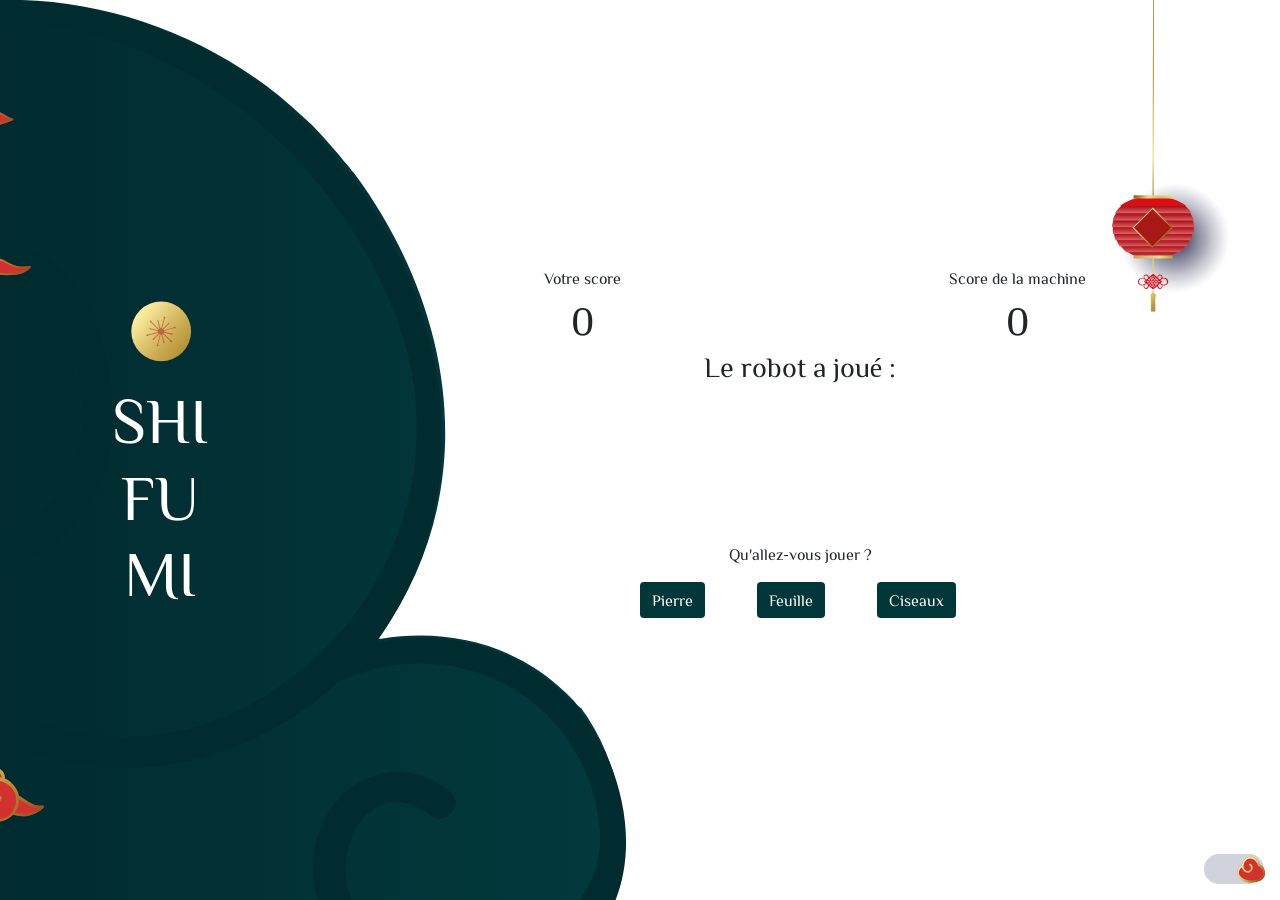
==== index.html @ 87d79b35 "rename html file" ====
<!DOCTYPE html>
<html lang="fr">
<head>
	<meta charset="UTF-8">
	<meta name="viewport" content="width=device-width, initial-scale=1.0">

	<link href="https://cdn.jsdelivr.net/npm/bootstrap@5.0.2/dist/css/bootstrap.min.css" rel="stylesheet" integrity="sha384-EVSTQN3/azprG1Anm3QDgpJLIm9Nao0Yz1ztcQTwFspd3yD65VohhpuuCOmLASjC" crossorigin="anonymous">
	<link rel="stylesheet" href="assets/css/shifumi.css">
	<title>Shifumi</title>
</head>

<body class="m-0 position-relative">

<!-- MAIN -->
<main class='row m-0 flex-center'>

	<!-- INTRO CONTAINER -->
	<div class="col-12 col-lg-5 col-xl-3 m-0 p-0">
		<!-- CHINESE LAMPS -->
		<img src="assets/img/lamp.svg" alt="Lanterne asiatique rouges et dorées" class="lampContainer">

		<!-- GREEN BACKDROUND -->
		<div id="cloudBackground" class=""></div>

		<!-- TITLE -->
		<div id="titleContainer" class="flex-center flex-column">
			<!-- sun image -->
			<img id="sunSvg" src="assets/img/sun.svg" alt="Illustration soleil doré et nuages asiatiques rouges">
			<!-- shifumi title -->
			<h1 class="d-inline-flex flex-column align-items-center"><span>SHI</span><span>FU</span><span>MI</span></h1>
		</div>
	</div>

	<!-- GAME CONTAINER -->
	<div class="col-12 col-lg-7 col-xl-9 position-relative">

		<!-- ITEMS, SCORES & RESULT CONTAINERS -->
		<div id="shifumi" class="flex-center flex-column position-relative">
			<!-- SCORES -->
			<div id="scoreContainers" class="d-grid">
				<!-- user score -->
				<div id="userScore" class="flex-center flex-column">
					<span class="text-center flex-center bg-whiteTrans rounded px-1">Votre score</span>
					<span id="userSpanVictories" class="fs-1 flex-center">0</span>
				</div>

				<!-- robot score -->
				<div id="robotScore" class="d-flex flex-column">
					<span class="text-center bg-whiteTrans rounded px-1">Score de la machine</span>
					<span id="robotSpanVictories" class="fs-1 flex-center">0</span>
				</div>
			</div>

			<!-- robot 'choice' -->
			<div class="m-0 flex-center flex-column">
				<h3 class=" bg-whiteTrans rounded px-1">Le robot a joué :</h3>
				<div id="robotChoiceImg" class="flex-center"></div>
			</div>

			<!-- wi or lose -->
			<h4 class="m-0"></h4>

			<!-- BUTTONS TO CHOOSE -->
			<ul class="flex-center flex-wrap shifumiItems p-0">
				<li class="w-100 text-center mt-5 mb-3 mt-md-5  bg-whiteTrans rounded px-1">Qu'allez-vous jouer ?</li>
				<li class="">
					<label for="0" class="">Pierre</label>
					<input id="0" type="radio" name="shifumi" class="invisible choice">
				</li>
				<li class="mx-4 mx-md-5">
					<label for="1" class="">Feuille</label>
					<input id="1" type="radio" name="shifumi" class="invisible choice">
				</li>
				<li class="">
					<label for="2" class="">Ciseaux</label>
					<input id="2" type="radio" name="shifumi" class="invisible choice">
				</li>
			</ul>
		</div>
	</div>

	<!-- MOVING CLOUDS -->
	<section id="cloudsContainer" class="flex-column justify-content-between justify-content-md-evenly position-absolute">
		<div><img src="assets/img/cloudSmallest.svg" alt="Nuages asiatiques rouges et dorés"></div>
		<div><img src="assets/img/cloudBiggest.svg" alt="Nuages asiatiques rouges et dorés"></div>
		<div><img src="assets/img/cloudBigger.svg" alt="Nuages asiatiques rouges et dorés"></div>
		<div><img src="assets/img/cloudMedium.svg" alt="Nuages asiatiques rouges et dorés"></div>
	</section>

	<span id="slidingContainer" class="d-flex justify-content-start align-items-end position-absolute m-3 p-0">
		<span id="slidingBtn" class="flex-center position-absolute rounded-pill">
			<span id="slidingFill" class="flex-center position-absolute rounded-pill"></span>
		</span>
		<img id="slidingImg" src="assets/img/sliding.svg" alt="Nuages asiatiques rouges et dorés" class="position-absolute">
	</span>
</main>
	<script src="https://code.jquery.com/jquery-3.6.0.min.js" integrity="sha256-/xUj+3OJU5yExlq6GSYGSHk7tPXikynS7ogEvDej/m4=" crossorigin="anonymous"></script>
	<script src="https://cdn.jsdelivr.net/npm/bootstrap@5.0.2/dist/js/bootstrap.bundle.min.js" integrity="sha384-MrcW6ZMFYlzcLA8Nl+NtUVF0sA7MsXsP1UyJoMp4YLEuNSfAP+JcXn/tWtIaxVXM" crossorigin="anonymous"></script>
	<script type="text/javascript" src="assets/js/shi.js"></script>
</body>
</html>
---- assets/css/shifumi.css ----
@import url('https://fonts.googleapis.com/css2?family=ZCOOL+XiaoWei&display=swap');
    @keyframes clouds{to{transform: translateX(100%); } }

/*MAIN CONTAINERS STYLE*/
    body{font-family: 'ZCOOL XiaoWei', serif;}

    main>*{padding: 0; }

    main>div, main>div>div{height: 100vh; }
        
/*COMMON STYLES*/
    .flex-center{
        display: flex;
        justify-content: center;
        align-items: center;
    }

    .bg-whiteTrans{background-color: rgba(255,255,255,0.6); }

/*BACKGROUND & MAIN DECORATION*/
    /*background*/
    #cloudBackground{
        position: absolute;
        top: 0;
        z-index: -3;
        width: 100%;
        height: 100vh;
        background-repeat: no-repeat;
    }

    /*moving clouds animation*/
    #cloudsContainer{
        display: flex;
        width: 100%;
        height: 200vh;
        min-height: 100%;

        overflow: hidden;
        z-index: -1;
    }

        #cloudsContainer div{
            animation: clouds linear infinite;
            /*animation-play-state: paused;*/
        }

        #cloudsContainer>div>img{width: 170px; }
        
        /*moving clouds individual behavior*/
        #cloudsContainer div:nth-child(1){animation-delay: 0s; animation-duration: 150s; }
        #cloudsContainer div:nth-child(2){animation-delay: -40s; animation-duration: 155s; }
        #cloudsContainer div:nth-child(3){animation-delay: -15s; animation-duration: 160s; }
        #cloudsContainer div:nth-child(4){animation-delay: -50s; animation-duration: 155s; }

        /*chinese lamp*/
        .lampContainer{
            top: 0;
            z-index: -2;
            position: absolute;
        }

/*PART OF THE INTRODUCTION – left side*/
    /*sun decoration*/
    #sunSvg{width:100px }

    h1{
        color: #fff;
        font-size: 4em;
    }

/*PART OF THE GAME – right side*/
    /*scores*/
    #scoreContainers{
        grid-template-columns: repeat(4, 1fr);
        grid-template-areas: 'user . . robot';
    }

        #userScore{grid-area: user; }
        #robotScore{grid-area: robot; }

        #scoreContainers>div>span{height: 100%}

    /*choices*/
    li{list-style: none; }

    label{
        background-color: #02373a !important;
        color: #fff !important;

        text-align: center;
        cursor: pointer;
        padding: .375rem .75rem;
        font-size: 1rem;
        border-radius: .25rem;
    }

        label.rock{background-color: #727b95 !important; /*rock*/ }
        label.leaf{background-color: #537938 !important; /*leaf*/ }
        label.scissors{background-color: #aaa999 !important; /*scissors*/ }

    /*reduce the width of radios buttons*/
    .choice{width: 0; }

    /*robot choice*/
    :root{--imgContSize : 70px; }
    #robotChoiceImg img{
        width: var(--imgContSize);
        height: var(--imgContSize);
    }

        #robotChoiceImg{
            height: calc(var(--imgContSize) + 2em);
        }



/*TOGGLE BTN : REMOVE/RE-ESTABLISH MOVING CLOUDS*/
    #slidingContainer{
        width: 60px; height: 30px;
        cursor: pointer;
        bottom: 0;
        right: 0;
    }

        #slidingBtn{
            width: 60px; height: 30px;
            background-color: #d0d3dc;
        }

        #slidingImg{
            width: 28px;
            transform: translate(118%);
            transition: transform 0.5s; 
        }

            #slidingFill{
                width: 55px; height: 25px;
                cursor: pointer;    
                
                transform: translate(0%); 
                background-color: #d0d3dc;
                transition: 1s background-color;
            }

        /*when clouds are off*/
        .slidingFillOff{background-color: #949bae !important; }
        .slidingImgOff{transform: translate(-10%) !important; }

/*/////////////////////////////////////////////////// MEDIA /////////////////////////////////////////////////////*/
/*/////////////////////////////////////////////////// MEDIA /////////////////////////////////////////////////////*/

/*/////// 0 //////// 0 //////// 0 //////// 0 /////// 0 //////// 0 //////// 0 //////// 0 //////// 0 //////*/
    @media (min-width: 0px){
        main>div, main>div>div{min-height: 450px; }

        main>div:nth-child(1){margin-bottom: 50px !important;} /*need a space on small screen*/   
       
        #cloudBackground{
            background-size: cover;
            background-position: top 7% left 0;
            background-image: url(../img/cloudBackMobil.svg); 
        }

        .lampContainer{display: none; }

        /*set spacing on the first and last elements bc parent is 'space-between'*/
        #cloudsContainer div:nth-child(1){margin-top: 2em !important;}
        #cloudsContainer div:nth-child(4){margin-bottom: 2em !important;}
        
    }

/*////// 300 ////// 300 ////// 300 ////// 300 ///// 300 ////// 300 ////// 300 ////// 300 ////// 300 /////*/
    @media (min-width: 300px){
        main>div, main>div>div{min-height: 510px; }

        main>div:nth-child(1){margin-bottom: 0px !important;} /*do not need a space anymore*/   

        #titleContainer{margin-bottom: 0 !important;}    
    }

/*////// 400 ////// 400 ////// 400 ////// 400 ///// 400 ////// 400 ////// 400 ////// 400 ////// 400 /////*/
    @media (min-width: 400px){
        main>div, main>div>div{min-height: 450px; }

        .lampContainer{
            display: block;
            left: 70%;
            width: 20%; 
        }
    }

    @media (min-width: 400px) and (orientation: landscape) {
        main>div, main>div>div{min-height: 345px; }
    }

/*////// 768 ////// 768 ////// 768 ////// 768 ///// 768 ////// 768 ////// 768 ////// 768 ////// 768 /////*/
    @media (min-width: 768px){
        .lampContainer{
            left: 75%;
            width: 150px; 
        }

        /*re-establish spaces*/
        #cloudsContainer div:nth-child(1){margin-top: 0 !important;}
        #cloudsContainer div:nth-child(4){margin-bottom: 0 !important;}
    }

/*////// 992 ////// 992 ////// 992 ////// 992 ///// 992 ////// 992 ////// 992 ////// 992 ////// 992 /////*/
    @media (min-width: 992px){
        html{overflow: hidden; }
        main{height: 100vh; }

        #cloudsContainer{height: 100%; }
        #cloudsContainer div{transform: translateX(-11%);} /*to hide element before html*/
        #cloudsContainer div:nth-child(2){margin-bottom: 15rem;} /*or it interferes with the reading of the robot's choice*/
        #cloudsContainer div:nth-child(3){visibility: hidden;} /*or to much elements*/

        #cloudBackground{
            background-size: inherit;
            background-image: url(../img/cloudBack.svg); 
        }

        .lampContainer{
            left: 35%;
            width: 140px; 
        }
    }

/*////// 1100 ////// 1100 ////// 1100 ////// 1100 ///// 1100 ////// 1100 ////// 1100 ////// 1100 ////// 1100 /////*/
    @media (min-width: 1200px){
        .lampContainer{
            left: 85%;
            width: 150px; 
        }
    }

/*/////////////////////////////////////////////////// END MEDIA /////////////////////////////////////////////////////*/
/*/////////////////////////////////////////////////// END MEDIA /////////////////////////////////////////////////////*/
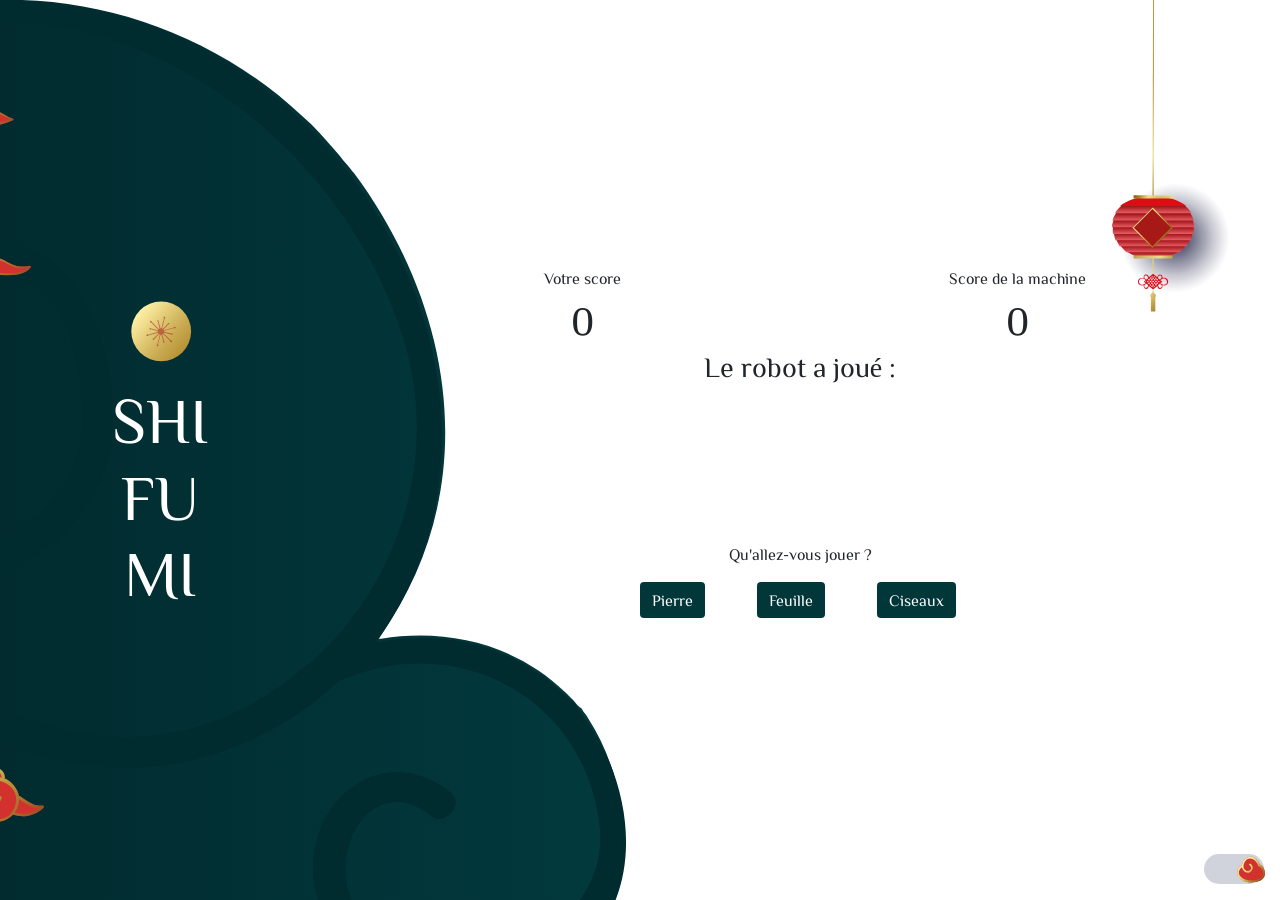
==== commit 4eab682f: "msj shifumi" ====
--- a/index.html
+++ b/index.html
@@ -57,21 +57,23 @@
 				<div id="robotChoiceImg" class="flex-center"></div>
 			</div>
 
-			<!-- wi or lose -->
+			<!-- win or lose -->
 			<h4 class="m-0"></h4>
 
 			<!-- BUTTONS TO CHOOSE -->
 			<ul class="flex-center flex-wrap shifumiItems p-0">
-				<li class="w-100 text-center mt-5 mb-3 mt-md-5  bg-whiteTrans rounded px-1">Qu'allez-vous jouer ?</li>
-				<li class="">
+				<li class="w-100 text-center mt-5 mb-3 mt-md-5 px-1">
+					<h2 class="bg-whiteTrans rounded d-inline fs-6">Qu'allez-vous jouer ?</h2>
+				</li>
+				<li>
 					<label for="0" class="">Pierre</label>
 					<input id="0" type="radio" name="shifumi" class="invisible choice">
 				</li>
-				<li class="mx-4 mx-md-5">
+				<li class="mx-2 mx-sm-4 mx-md-5">
 					<label for="1" class="">Feuille</label>
 					<input id="1" type="radio" name="shifumi" class="invisible choice">
 				</li>
-				<li class="">
+				<li>
 					<label for="2" class="">Ciseaux</label>
 					<input id="2" type="radio" name="shifumi" class="invisible choice">
 				</li>
@@ -83,7 +85,8 @@
 	<section id="cloudsContainer" class="flex-column justify-content-between justify-content-md-evenly position-absolute">
 		<div><img src="assets/img/cloudSmallest.svg" alt="Nuages asiatiques rouges et dorés"></div>
 		<div><img src="assets/img/cloudBiggest.svg" alt="Nuages asiatiques rouges et dorés"></div>
-		<div><img src="assets/img/cloudBigger.svg" alt="Nuages asiatiques rouges et dorés"></div>
+		<div class="d-none d-md-block"><img src="assets/img/cloudBigger.svg" alt="Nuages asiatiques rouges et dorés"></div>
+		<div class="d-block d-lg-none"><img src="assets/img/cloudSmallest.svg" alt="Nuages asiatiques rouges et dorés"></div>
 		<div><img src="assets/img/cloudMedium.svg" alt="Nuages asiatiques rouges et dorés"></div>
 	</section>
 
--- a/assets/css/shifumi.css
+++ b/assets/css/shifumi.css
@@ -32,7 +32,7 @@
     #cloudsContainer{
         display: flex;
         width: 100%;
-        height: 200vh;
+        /*height: 200vh;*/
         min-height: 100%;
 
         overflow: hidden;
@@ -47,10 +47,11 @@
         #cloudsContainer>div>img{width: 170px; }
         
         /*moving clouds individual behavior*/
-        #cloudsContainer div:nth-child(1){animation-delay: 0s; animation-duration: 150s; }
+        #cloudsContainer div:first-child{animation-delay: 0s; animation-duration: 150s; }
         #cloudsContainer div:nth-child(2){animation-delay: -40s; animation-duration: 155s; }
         #cloudsContainer div:nth-child(3){animation-delay: -15s; animation-duration: 160s; }
-        #cloudsContainer div:nth-child(4){animation-delay: -50s; animation-duration: 155s; }
+        #cloudsContainer div:nth-child(4){animation-delay: -15s; animation-duration: 160s; }
+        #cloudsContainer div:last-child{animation-delay: -50s; animation-duration: 155s; }
 
         /*chinese lamp*/
         .lampContainer{
@@ -146,12 +147,20 @@
         .slidingFillOff{background-color: #949bae !important; }
         .slidingImgOff{transform: translate(-10%) !important; }
 
+        footer{
+            height: 70px;
+            bottom: 0;
+        }
+
 /*/////////////////////////////////////////////////// MEDIA /////////////////////////////////////////////////////*/
 /*/////////////////////////////////////////////////// MEDIA /////////////////////////////////////////////////////*/
 
 /*/////// 0 //////// 0 //////// 0 //////// 0 /////// 0 //////// 0 //////// 0 //////// 0 //////// 0 //////*/
     @media (min-width: 0px){
-        main>div, main>div>div{min-height: 450px; }
+        main>div, main>div>div{
+            min-height: 85vh;
+            max-height: 480px;
+        }
 
         main>div:nth-child(1){margin-bottom: 50px !important;} /*need a space on small screen*/   
        
@@ -164,14 +173,17 @@
         .lampContainer{display: none; }
 
         /*set spacing on the first and last elements bc parent is 'space-between'*/
-        #cloudsContainer div:nth-child(1){margin-top: 2em !important;}
-        #cloudsContainer div:nth-child(4){margin-bottom: 2em !important;}
+        /*#cloudsContainer div:first-child{margin-top: 2em !important;}*/
+        /*#cloudsContainer div:last-child{margin-bottom: 2em !important;}*/
         
     }
 
 /*////// 300 ////// 300 ////// 300 ////// 300 ///// 300 ////// 300 ////// 300 ////// 300 ////// 300 /////*/
     @media (min-width: 300px){
-        main>div, main>div>div{min-height: 510px; }
+        main>div, main>div>div{
+            min-height: 85vh; 
+            max-height: 600px;
+    }
 
         main>div:nth-child(1){margin-bottom: 0px !important;} /*do not need a space anymore*/   
 
@@ -180,7 +192,10 @@
 
 /*////// 400 ////// 400 ////// 400 ////// 400 ///// 400 ////// 400 ////// 400 ////// 400 ////// 400 /////*/
     @media (min-width: 400px){
-        main>div, main>div>div{min-height: 450px; }
+        main>div, main>div>div{
+            min-height: 85vh;
+            max-height: 740px;
+        }
 
         .lampContainer{
             display: block;
@@ -193,8 +208,17 @@
         main>div, main>div>div{min-height: 345px; }
     }
 
+/*////// 576 ////// 576 ////// 576 ////// 576 ///// 576 ////// 576 ////// 576 ////// 576 ////// 576 /////*/
+    @media (min-width: 576px){
+
+    }
+
 /*////// 768 ////// 768 ////// 768 ////// 768 ///// 768 ////// 768 ////// 768 ////// 768 ////// 768 /////*/
     @media (min-width: 768px){
+        main>div, main>div>div{
+            max-height: inherit;
+        }
+
         .lampContainer{
             left: 75%;
             width: 150px; 
@@ -209,6 +233,10 @@
     @media (min-width: 992px){
         html{overflow: hidden; }
         main{height: 100vh; }
+        
+        main>div, main>div>div{
+            max-height: inherit;
+        }
 
         #cloudsContainer{height: 100%; }
         #cloudsContainer div{transform: translateX(-11%);} /*to hide element before html*/
